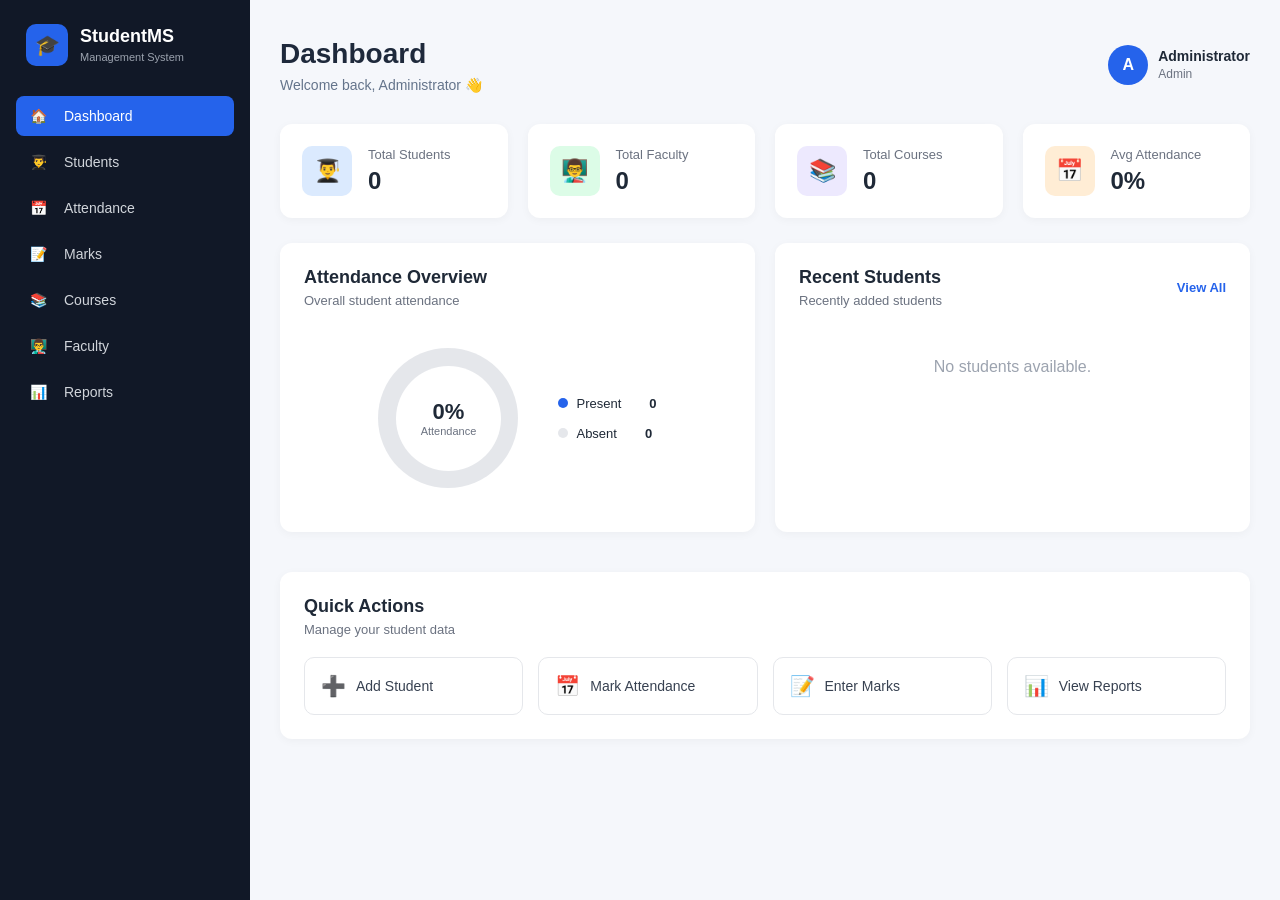
==== index.html @ 3a8e7089 "Student Management System" ====
<!DOCTYPE html>
<html lang="en">

<head>
    <meta charset="UTF-8">
    <meta name="viewport" content="width=device-width, initial-scale=1.0">

    <title>College Management System</title>

    <link rel="stylesheet" href="css/style.css">
</head>

<body>

    <div class="app">

        <!-- SIDEBAR -->
        <aside class="sidebar">

            <div class="logo">
                <div class="logo-icon">🎓</div>

                <div>
                    <h2>StudentMS</h2>
                    <span>Management System</span>
                </div>
            </div>

            <nav>

                <a href="index.html" class="nav-item active">
                    <span>🏠</span>
                    Dashboard
                </a>

                <a href="students.html" class="nav-item">
                    <span>👨‍🎓</span>
                    Students
                </a>

                <a href="attendance.html" class="nav-item">
                    <span>📅</span>
                    Attendance
                </a>

                <a href="marks.html" class="nav-item">
                    <span>📝</span>
                    Marks
                </a>

                <a href="courses.html" class="nav-item">
                    <span>📚</span>
                    Courses
                </a>

                <a href="faculty.html" class="nav-item">
                    <span>👨‍🏫</span>
                    Faculty
                </a>

                <a href="reports.html" class="nav-item">
                    <span>📊</span>
                    Reports
                </a>

            </nav>

        </aside>


        <!-- MAIN CONTENT -->
        <main class="main">

            <!-- HEADER -->
            <header class="topbar">

                <div>
                    <h1>Dashboard</h1>

                    <p>
                        Welcome back, Administrator 👋
                    </p>
                </div>

                <div class="profile">

                    <div class="profile-icon">
                        A
                    </div>

                    <div>
                        <strong>Administrator</strong>
                        <small>Admin</small>
                    </div>

                </div>

            </header>


            <!-- STATISTICS -->
            <section class="stats-grid">

                <div class="stat-card">

                    <div class="stat-icon blue">
                        👨‍🎓
                    </div>

                    <div>
                        <p>Total Students</p>
                        <h2 id="totalStudents">0</h2>
                    </div>

                </div>


                <div class="stat-card">

                    <div class="stat-icon green">
                        👨‍🏫
                    </div>

                    <div>
                        <p>Total Faculty</p>
                        <h2 id="totalFaculty">0</h2>
                    </div>

                </div>


                <div class="stat-card">

                    <div class="stat-icon purple">
                        📚
                    </div>

                    <div>
                        <p>Total Courses</p>
                        <h2 id="totalCourses">0</h2>
                    </div>

                </div>


                <div class="stat-card">

                    <div class="stat-icon orange">
                        📅
                    </div>

                    <div>
                        <p>Avg Attendance</p>
                        <h2 id="avgAttendance">0%</h2>
                    </div>

                </div>

            </section>


            <!-- DASHBOARD PANELS -->
            <section class="dashboard-grid">

                <!-- ATTENDANCE -->
                <div class="panel">

                    <div class="panel-header">

                        <div>
                            <h2>Attendance Overview</h2>

                            <p>
                                Overall student attendance
                            </p>
                        </div>

                    </div>


                    <div class="attendance-chart">

                        <div class="circle-chart">

                            <div>

                                <strong id="attendanceCircle">
                                    0%
                                </strong>

                                <span>
                                    Attendance
                                </span>

                            </div>

                        </div>


                        <div class="attendance-details">

                            <div>
                                <span class="dot present"></span>

                                Present

                                <strong id="presentCount">
                                    0
                                </strong>
                            </div>


                            <div>
                                <span class="dot absent"></span>

                                Absent

                                <strong id="absentCount">
                                    0
                                </strong>
                            </div>

                        </div>

                    </div>

                </div>


                <!-- RECENT STUDENTS -->
                <div class="panel">

                    <div class="panel-header">

                        <div>

                            <h2>Recent Students</h2>

                            <p>
                                Recently added students
                            </p>

                        </div>


                        <a
                            href="students.html"
                            class="view-link"
                        >
                            View All
                        </a>

                    </div>


                    <div
                        id="recentStudents"
                        class="recent-list"
                    >

                        <p class="empty">
                            No students available.
                        </p>

                    </div>

                </div>

            </section>


            <!-- QUICK ACTIONS -->
            <section class="panel">

                <div class="panel-header">

                    <div>

                        <h2>Quick Actions</h2>

                        <p>
                            Manage your student data
                        </p>

                    </div>

                </div>


                <div class="quick-actions">

                    <a
                        href="students.html"
                        class="quick-btn"
                    >
                        <span>➕</span>
                        Add Student
                    </a>


                    <a
                        href="attendance.html"
                        class="quick-btn"
                    >
                        <span>📅</span>
                        Mark Attendance
                    </a>


                    <a
                        href="marks.html"
                        class="quick-btn"
                    >
                        <span>📝</span>
                        Enter Marks
                    </a>


                    <a
                        href="reports.html"
                        class="quick-btn"
                    >
                        <span>📊</span>
                        View Reports
                    </a>

                </div>

            </section>

        </main>

    </div>


    <script src="js/storage.js"></script>
    <script src="js/dashboard.js"></script>

</body>

</html>
---- css/style.css ----
* {
    margin: 0;
    padding: 0;
    box-sizing: border-box;
}

body {
    font-family: Arial, Helvetica, sans-serif;
    background: #f5f7fb;
    color: #1f2937;
}

a {
    text-decoration: none;
    color: inherit;
}


/* APP */

.app {
    display: flex;
    min-height: 100vh;
}


/* SIDEBAR */

.sidebar {
    width: 250px;
    background: #111827;
    color: white;

    padding: 24px 16px;

    position: fixed;
    top: 0;
    bottom: 0;
    left: 0;
}

.logo {
    display: flex;
    align-items: center;
    gap: 12px;

    padding: 0 10px 30px;
}

.logo-icon {
    width: 42px;
    height: 42px;

    display: flex;
    align-items: center;
    justify-content: center;

    background: #2563eb;

    border-radius: 10px;

    font-size: 20px;
}

.logo h2 {
    font-size: 18px;
}

.logo span {
    font-size: 11px;
    color: #9ca3af;
}


/* NAVIGATION */

nav {
    display: flex;
    flex-direction: column;
    gap: 6px;
}

.nav-item {
    display: flex;

    align-items: center;

    gap: 12px;

    padding: 12px 14px;

    border-radius: 8px;

    color: #d1d5db;

    font-size: 14px;

    transition: 0.2s;
}

.nav-item:hover {
    background: #1f2937;
    color: white;
}

.nav-item.active {
    background: #2563eb;
    color: white;
}

.nav-item span {
    width: 22px;
}


/* MAIN */

.main {
    margin-left: 250px;

    width: calc(100% - 250px);

    padding: 30px;
}


/* TOP BAR */

.topbar {
    display: flex;

    justify-content: space-between;

    align-items: center;

    margin-bottom: 30px;
}

.topbar h1 {
    font-size: 28px;
}

.topbar p {
    color: #6b7280;

    margin-top: 5px;

    font-size: 14px;
}


/* PROFILE */

.profile {
    display: flex;

    align-items: center;

    gap: 10px;
}

.profile-icon {
    width: 40px;
    height: 40px;

    border-radius: 50%;

    background: #2563eb;

    color: white;

    display: flex;

    justify-content: center;

    align-items: center;

    font-weight: bold;
}

.profile strong {
    display: block;

    font-size: 14px;
}

.profile small {
    color: #6b7280;

    font-size: 12px;
}


/* STATISTICS */

.stats-grid {
    display: grid;

    grid-template-columns:
        repeat(4, 1fr);

    gap: 20px;

    margin-bottom: 25px;
}

.stat-card {
    background: white;

    border-radius: 12px;

    padding: 22px;

    display: flex;

    align-items: center;

    gap: 16px;

    box-shadow:
        0 2px 10px rgba(0, 0, 0, 0.04);
}

.stat-icon {
    width: 50px;
    height: 50px;

    display: flex;

    align-items: center;

    justify-content: center;

    border-radius: 10px;

    font-size: 22px;
}

.stat-icon.blue {
    background: #dbeafe;
}

.stat-icon.green {
    background: #dcfce7;
}

.stat-icon.purple {
    background: #ede9fe;
}

.stat-icon.orange {
    background: #ffedd5;
}

.stat-card p {
    color: #6b7280;

    font-size: 13px;

    margin-bottom: 5px;
}

.stat-card h2 {
    font-size: 24px;
}


/* DASHBOARD GRID */

.dashboard-grid {
    display: grid;

    grid-template-columns:
        1fr 1fr;

    gap: 20px;

    margin-bottom: 20px;
}


/* PANEL */

.panel {
    background: white;

    border-radius: 12px;

    padding: 24px;

    box-shadow:
        0 2px 10px rgba(0, 0, 0, 0.04);

    margin-bottom: 20px;
}

.panel-header {
    display: flex;

    justify-content: space-between;

    align-items: center;

    margin-bottom: 20px;
}

.panel-header h2 {
    font-size: 18px;
}

.panel-header p {
    color: #6b7280;

    font-size: 13px;

    margin-top: 5px;
}

.view-link {
    color: #2563eb;

    font-size: 13px;

    font-weight: 600;
}


/* ATTENDANCE */

.attendance-chart {
    display: flex;

    align-items: center;

    justify-content: center;

    gap: 40px;

    min-height: 180px;
}

.circle-chart {
    width: 140px;
    height: 140px;

    border-radius: 50%;

    background:
        conic-gradient(
            #2563eb 0deg,
            #e5e7eb 0deg
        );

    display: flex;

    align-items: center;

    justify-content: center;
}

.circle-chart > div {
    width: 105px;
    height: 105px;

    border-radius: 50%;

    background: white;

    display: flex;

    flex-direction: column;

    align-items: center;

    justify-content: center;
}

.circle-chart strong {
    font-size: 22px;
}

.circle-chart span {
    font-size: 11px;

    color: #6b7280;
}

.attendance-details {
    display: flex;

    flex-direction: column;

    gap: 15px;
}

.attendance-details div {
    display: flex;

    align-items: center;

    gap: 8px;

    font-size: 13px;
}

.attendance-details strong {
    margin-left: 20px;
}

.dot {
    width: 10px;
    height: 10px;

    border-radius: 50%;
}

.dot.present {
    background: #2563eb;
}

.dot.absent {
    background: #e5e7eb;
}


/* RECENT STUDENTS */

.recent-list {
    display: flex;

    flex-direction: column;

    gap: 12px;
}

.recent-item {
    display: flex;

    align-items: center;

    gap: 12px;

    padding: 10px;

    border-bottom: 1px solid #f1f5f9;
}

.student-avatar {
    width: 38px;
    height: 38px;

    border-radius: 50%;

    background: #dbeafe;

    color: #2563eb;

    display: flex;

    align-items: center;

    justify-content: center;

    font-weight: bold;
}

.recent-info {
    flex: 1;
}

.recent-info strong {
    display: block;

    font-size: 14px;
}

.recent-info span {
    font-size: 12px;

    color: #6b7280;
}

.empty {
    text-align: center;

    color: #9ca3af;

    padding: 30px;
}


/* QUICK ACTIONS */

.quick-actions {
    display: grid;

    grid-template-columns:
        repeat(4, 1fr);

    gap: 15px;
}

.quick-btn {
    border: 1px solid #e5e7eb;

    border-radius: 10px;

    padding: 16px;

    display: flex;

    align-items: center;

    gap: 10px;

    color: #374151;

    font-size: 14px;

    transition: 0.2s;
}

.quick-btn:hover {
    border-color: #2563eb;

    color: #2563eb;

    background: #eff6ff;
}

.quick-btn span {
    font-size: 20px;
}


/* RESPONSIVE */

@media (max-width: 1000px) {

    .stats-grid {
        grid-template-columns:
            repeat(2, 1fr);
    }

    .dashboard-grid {
        grid-template-columns: 1fr;
    }

    .quick-actions {
        grid-template-columns:
            repeat(2, 1fr);
    }
}


@media (max-width: 700px) {

    .sidebar {
        width: 70px;

        padding: 20px 8px;
    }

    .logo div:not(.logo-icon) {
        display: none;
    }

    .nav-item {
        font-size: 0;
    }

    .nav-item span {
        font-size: 18px;
    }

    .main {
        margin-left: 70px;

        width: calc(100% - 70px);

        padding: 20px;
    }

    .stats-grid {
        grid-template-columns: 1fr;
    }
}
/* ========================================
   STUDENT MANAGEMENT
======================================== */


/* FORM */

.form-grid {

    display: grid;

    grid-template-columns:
        repeat(2, 1fr);

    gap: 18px;

}


.form-group {

    display: flex;

    flex-direction: column;

    gap: 7px;

}


.form-group label {

    font-size: 13px;

    font-weight: 600;

    color: #374151;

}


.form-group input,
.form-group select {

    width: 100%;

    padding: 11px 13px;

    border: 1px solid #d1d5db;

    border-radius: 7px;

    outline: none;

    font-size: 14px;

    background: white;

}


.form-group input:focus,
.form-group select:focus {

    border-color: #2563eb;

    box-shadow:
        0 0 0 3px
        rgba(37, 99, 235, 0.1);

}


.form-actions {

    margin-top: 20px;

    display: flex;

    gap: 10px;

}


.btn {

    border: none;

    padding: 11px 20px;

    border-radius: 7px;

    cursor: pointer;

    font-size: 14px;

    font-weight: 600;

}


.btn.primary {

    background: #2563eb;

    color: white;

}


.btn.primary:hover {

    background: #1d4ed8;

}


.btn.secondary {

    background: #f3f4f6;

    color: #374151;

}


/* SEARCH */

.search-box {

    display: flex;

    align-items: center;

    gap: 8px;

    border: 1px solid #d1d5db;

    border-radius: 7px;

    padding: 7px 10px;

}


.search-box input {

    border: none;

    outline: none;

    font-size: 13px;

}


/* TABLE */

.table-container {

    overflow-x: auto;

}


table {

    width: 100%;

    border-collapse: collapse;

}


th {

    text-align: left;

    background: #f8fafc;

    padding: 13px;

    font-size: 12px;

    color: #64748b;

}


td {

    padding: 13px;

    border-bottom: 1px solid #f1f5f9;

    font-size: 13px;

}


tr:hover {

    background: #fafafa;

}


/* ACTION BUTTONS */

.action-btn {

    border: none;

    padding: 6px 9px;

    border-radius: 5px;

    cursor: pointer;

    font-size: 12px;

    margin-right: 4px;

}


.edit-btn {

    background: #dbeafe;

    color: #1d4ed8;

}


.delete-btn {

    background: #fee2e2;

    color: #dc2626;

}


/* RESPONSIVE STUDENT FORM */

@media (max-width: 700px) {

    .form-grid {

        grid-template-columns: 1fr;

    }

}
/* =========================
   ATTENDANCE MODULE
========================= */

.attendance-status {
    display: inline-block;
    padding: 5px 12px;
    border-radius: 20px;
    font-size: 13px;
    font-weight: 600;
}

.attendance-status.present {
    background: #dcfce7;
    color: #166534;
}

.attendance-status.absent {
    background: #fee2e2;
    color: #991b1b;
}


/* Attendance Summary */

.summary-box {
    display: grid;
    grid-template-columns: repeat(4, 1fr);
    gap: 20px;
    margin-top: 20px;
}

.summary-box div {
    background: #f8fafc;
    border: 1px solid #e2e8f0;
    border-radius: 10px;
    padding: 20px;
    text-align: center;
}

.summary-box strong {
    display: block;
    color: #64748b;
    font-size: 14px;
    margin-bottom: 8px;
}

.summary-box span {
    display: block;
    font-size: 24px;
    font-weight: 700;
    color: #1e293b;
}


/* Attendance Responsive */

@media (max-width: 768px) {

    .summary-box {
        grid-template-columns: repeat(2, 1fr);
    }

}


@media (max-width: 500px) {

    .summary-box {
        grid-template-columns: 1fr;
    }

}
/* =========================================
   ATTENDANCE PAGE - UI SIZE FIX
========================================= */

.main-content {
    margin-left: 250px;
    min-height: 100vh;
    padding: 24px 30px;
    box-sizing: border-box;
}


/* Top bar */

.topbar {
    width: 100%;
    min-height: 70px;
    display: flex;
    align-items: center;
    justify-content: space-between;
    margin-bottom: 24px;
    box-sizing: border-box;
}

.topbar h1 {
    margin: 0;
    font-size: 28px;
    line-height: 1.2;
    color: #1e293b;
}

.topbar p {
    margin: 6px 0 0;
    color: #64748b;
    font-size: 14px;
}


/* =========================================
   CONTENT CARDS
========================================= */

.content-card {
    width: 100%;
    max-width: 100%;
    box-sizing: border-box;
    background: #ffffff;
    border-radius: 12px;
    padding: 22px 24px;
    margin-bottom: 22px;
    border: 1px solid #e2e8f0;
    box-shadow: 0 2px 8px rgba(15, 23, 42, 0.04);
}

.content-card h2 {
    margin: 0 0 6px;
    font-size: 20px;
    color: #1e293b;
}

.content-card > p {
    color: #64748b;
    font-size: 14px;
}


/* =========================================
   ATTENDANCE FORM
========================================= */

.student-form {
    display: grid;
    grid-template-columns: repeat(3, minmax(0, 1fr));
    gap: 18px;
    width: 100%;
    margin-top: 20px;
}

.form-group {
    min-width: 0;
}

.form-group label {
    display: block;
    margin-bottom: 7px;
    font-size: 14px;
    font-weight: 600;
    color: #334155;
}

.form-group input,
.form-group select {
    width: 100%;
    height: 44px;
    padding: 0 12px;
    border: 1px solid #cbd5e1;
    border-radius: 7px;
    background: #ffffff;
    color: #1e293b;
    font-size: 14px;
    box-sizing: border-box;
    outline: none;
}

.form-group input:focus,
.form-group select:focus {
    border-color: #2563eb;
    box-shadow: 0 0 0 2px rgba(37, 99, 235, 0.1);
}


/* Buttons */

.form-actions {
    display: flex;
    gap: 10px;
    margin-top: 20px;
}

.btn-primary,
.btn-secondary {
    height: 42px;
    padding: 0 20px;
    border-radius: 7px;
    font-size: 14px;
    font-weight: 600;
    cursor: pointer;
}

.btn-primary {
    background: #2563eb;
    color: white;
    border: none;
}

.btn-primary:hover {
    background: #1d4ed8;
}

.btn-secondary {
    background: #f1f5f9;
    color: #334155;
    border: 1px solid #cbd5e1;
}

.btn-secondary:hover {
    background: #e2e8f0;
}


/* =========================================
   TABLE HEADER
========================================= */

.table-header {
    display: flex;
    align-items: center;
    justify-content: space-between;
    gap: 20px;
    margin-bottom: 18px;
}

.table-header h2 {
    margin-bottom: 4px;
}

.table-header p {
    margin: 0;
    color: #64748b;
    font-size: 13px;
}

#attendanceSearch {
    width: 230px;
    height: 40px;
    padding: 0 12px;
    border: 1px solid #cbd5e1;
    border-radius: 7px;
    box-sizing: border-box;
    font-size: 14px;
    outline: none;
}

#attendanceSearch:focus {
    border-color: #2563eb;
}


/* =========================================
   ATTENDANCE TABLE
========================================= */

.table-container {
    width: 100%;
    overflow-x: auto;
}

.table-container table {
    width: 100%;
    border-collapse: collapse;
    table-layout: fixed;
}

.table-container th,
.table-container td {
    padding: 13px 12px;
    text-align: left;
    border-bottom: 1px solid #e2e8f0;
    font-size: 14px;
}

.table-container th {
    background: #f8fafc;
    color: #475569;
    font-weight: 600;
}

.table-container td {
    color: #334155;
}

.table-container th:nth-child(1),
.table-container td:nth-child(1) {
    width: 18%;
}

.table-container th:nth-child(2),
.table-container td:nth-child(2) {
    width: 27%;
}

.table-container th:nth-child(3),
.table-container td:nth-child(3) {
    width: 18%;
}

.table-container th:nth-child(4),
.table-container td:nth-child(4) {
    width: 18%;
}

.table-container th:nth-child(5),
.table-container td:nth-child(5) {
    width: 19%;
}


/* Delete button */

.btn-delete {
    padding: 6px 12px;
    border: none;
    border-radius: 6px;
    background: #fee2e2;
    color: #b91c1c;
    font-size: 13px;
    font-weight: 600;
    cursor: pointer;
}

.btn-delete:hover {
    background: #fecaca;
}


/* =========================================
   ATTENDANCE SUMMARY
========================================= */

.summary-box {
    display: grid;
    grid-template-columns: repeat(4, minmax(0, 1fr));
    gap: 16px;
    margin-top: 18px;
}

.summary-box div {
    min-width: 0;
    background: #f8fafc;
    border: 1px solid #e2e8f0;
    border-radius: 9px;
    padding: 17px 15px;
    text-align: center;
    box-sizing: border-box;
}

.summary-box strong {
    display: block;
    margin-bottom: 7px;
    color: #64748b;
    font-size: 13px;
    font-weight: 600;
}

.summary-box span {
    display: block;
    color: #1e293b;
    font-size: 23px;
    font-weight: 700;
}


/* =========================================
   RESPONSIVE
========================================= */

@media (max-width: 1000px) {

    .student-form {
        grid-template-columns: 1fr 1fr;
    }

    .summary-box {
        grid-template-columns: 1fr 1fr;
    }

}


@media (max-width: 700px) {

    .main-content {
        margin-left: 0;
        padding: 18px;
    }

    .student-form {
        grid-template-columns: 1fr;
    }

    .table-header {
        flex-direction: column;
        align-items: stretch;
    }

    #attendanceSearch {
        width: 100%;
    }

    .summary-box {
        grid-template-columns: 1fr;
    }

}
/* =========================================
   MARKS MODULE
========================================= */

.marks-grade {
    display: inline-block;
    min-width: 38px;
    padding: 5px 9px;
    border-radius: 15px;
    text-align: center;
    font-size: 13px;
    font-weight: 700;
}

.grade-aplus {
    background: #dcfce7;
    color: #166534;
}

.grade-a {
    background: #dbeafe;
    color: #1d4ed8;
}

.grade-b {
    background: #e0f2fe;
    color: #0369a1;
}

.grade-c {
    background: #fef3c7;
    color: #92400e;
}

.grade-d {
    background: #ffedd5;
    color: #c2410c;
}

.grade-f {
    background: #fee2e2;
    color: #991b1b;
}


/* Marks table sizing */

#marksTableBody td,
#marksTableBody th {
    vertical-align: middle;
}


/* Marks summary */

#marksSummary {
    margin-top: 10px;
}


/* Marks responsive */

@media (max-width: 1000px) {

    .student-form {
        grid-template-columns: 1fr 1fr;
    }

}


@media (max-width: 700px) {

    .student-form {
        grid-template-columns: 1fr;
    }

}
/* =========================================
   MARKS PAGE - COMPLETE UI FIX
========================================= */


/* Marks Records Card */

#marksTableBody {
    width: 100%;
}


/* Marks Search */

#marksSearch {
    width: 260px;
    height: 40px;
    padding: 0 12px;

    border: 1px solid #cbd5e1;
    border-radius: 7px;

    background: #ffffff;
    color: #334155;

    font-size: 14px;

    outline: none;
    box-sizing: border-box;
}

#marksSearch:focus {
    border-color: #2563eb;

    box-shadow:
        0 0 0 2px rgba(37, 99, 235, 0.10);
}


/* =========================================
   MARKS TABLE CONTAINER
========================================= */

.content-card .table-container {
    width: 100%;
    overflow-x: auto;
    overflow-y: hidden;
}


/* =========================================
   MARKS TABLE
========================================= */

.content-card .table-container table {
    width: 100%;
    min-width: 900px;

    border-collapse: collapse;
    table-layout: fixed;
}


/* =========================================
   MARKS TABLE HEADERS
========================================= */

.content-card .table-container table th,
.content-card .table-container table td {

    padding: 13px 10px;

    border-bottom: 1px solid #e2e8f0;

    text-align: left;

    font-size: 14px;

    vertical-align: middle;

    box-sizing: border-box;

}


/* Header */

.content-card .table-container table th {

    background: #f8fafc;

    color: #475569;

    font-weight: 600;

    white-space: nowrap;

}


/* Body */

.content-card .table-container table td {

    color: #334155;

}


/* =========================================
   MARKS COLUMN WIDTHS
========================================= */

/*
    7 columns:

    1. Student ID
    2. Student Name
    3. Subject
    4. Marks
    5. Percentage
    6. Grade
    7. Action
*/


.content-card .table-container table th:nth-child(1),
.content-card .table-container table td:nth-child(1) {

    width: 13%;

}


.content-card .table-container table th:nth-child(2),
.content-card .table-container table td:nth-child(2) {

    width: 19%;

}


.content-card .table-container table th:nth-child(3),
.content-card .table-container table td:nth-child(3) {

    width: 17%;

}


.content-card .table-container table th:nth-child(4),
.content-card .table-container table td:nth-child(4) {

    width: 13%;

}


.content-card .table-container table th:nth-child(5),
.content-card .table-container table td:nth-child(5) {

    width: 13%;

}


.content-card .table-container table th:nth-child(6),
.content-card .table-container table td:nth-child(6) {

    width: 10%;

}


.content-card .table-container table th:nth-child(7),
.content-card .table-container table td:nth-child(7) {

    width: 15%;

}


/* =========================================
   ACTION BUTTONS
========================================= */

.content-card .table-container table td:nth-child(7) {

    white-space: nowrap;

}


/* Edit */

.content-card .table-container .btn-edit {

    display: inline-block;

    padding: 6px 10px;

    margin-right: 5px;

    border: none;

    border-radius: 6px;

    background: #dbeafe;

    color: #1d4ed8;

    font-size: 12px;

    font-weight: 600;

    cursor: pointer;

}


.content-card .table-container .btn-edit:hover {

    background: #bfdbfe;

}


/* Delete */

.content-card .table-container .btn-delete {

    display: inline-block;

    padding: 6px 10px;

    border: none;

    border-radius: 6px;

    background: #fee2e2;

    color: #b91c1c;

    font-size: 12px;

    font-weight: 600;

    cursor: pointer;

}


.content-card .table-container .btn-delete:hover {

    background: #fecaca;

}


/* =========================================
   GRADE BADGES
========================================= */

.marks-grade {

    display: inline-flex;

    align-items: center;
    justify-content: center;

    min-width: 38px;
    height: 27px;

    padding: 0 8px;

    border-radius: 14px;

    font-size: 12px;

    font-weight: 700;

    box-sizing: border-box;

}


.grade-aplus {

    background: #dcfce7;
    color: #166534;

}


.grade-a {

    background: #dbeafe;
    color: #1d4ed8;

}


.grade-b {

    background: #e0f2fe;
    color: #0369a1;

}


.grade-c {

    background: #fef3c7;
    color: #92400e;

}


.grade-d {

    background: #ffedd5;
    color: #c2410c;

}


.grade-f {

    background: #fee2e2;
    color: #991b1b;

}


/* =========================================
   MARKS FORM
========================================= */

#marksStudent,
#marksSubject,
#maxMarks,
#obtainedMarks {

    width: 100%;
    height: 44px;

    box-sizing: border-box;

}


/* =========================================
   MARKS SUMMARY
========================================= */

#marksSummary {

    width: 100%;

}


/* =========================================
   RESPONSIVE MARKS PAGE
========================================= */

@media (max-width: 1100px) {

    .content-card .table-container table {

        min-width: 850px;

    }

}


@media (max-width: 800px) {

    .table-header {

        flex-direction: column;

        align-items: stretch;

    }


    #marksSearch {

        width: 100%;

    }


    .content-card .table-container {

        overflow-x: auto;

    }

}


@media (max-width: 600px) {

    .content-card {

        padding: 18px;

    }


    .content-card .table-container table {

        min-width: 850px;

    }

}
/* =========================================
   COURSES MODULE
========================================= */


/* Course Search */

#courseSearch {

    width: 240px;

    height: 40px;

    padding: 0 12px;

    border: 1px solid #cbd5e1;

    border-radius: 7px;

    background: #ffffff;

    color: #334155;

    font-size: 14px;

    outline: none;

    box-sizing: border-box;

}


#courseSearch:focus {

    border-color: #2563eb;

    box-shadow:
        0 0 0 2px
        rgba(37, 99, 235, 0.10);

}


/* Course Table */

#coursesTableBody td,
#coursesTableBody th {

    vertical-align: middle;

}


/* Course Table Width */

#coursesTableBody
    ~ * {
    box-sizing: border-box;
}


/* Course Action Buttons */

#coursesTableBody .btn-edit {

    display: inline-block;

    padding: 6px 10px;

    margin-right: 5px;

    border: none;

    border-radius: 6px;

    background: #dbeafe;

    color: #1d4ed8;

    font-size: 12px;

    font-weight: 600;

    cursor: pointer;

}


#coursesTableBody .btn-edit:hover {

    background: #bfdbfe;

}


#coursesTableBody .btn-delete {

    display: inline-block;

    padding: 6px 10px;

    border: none;

    border-radius: 6px;

    background: #fee2e2;

    color: #b91c1c;

    font-size: 12px;

    font-weight: 600;

    cursor: pointer;

}


#coursesTableBody .btn-delete:hover {

    background: #fecaca;

}


/* Course Form */

#courseId,
#courseName,
#courseSubject,
#courseFaculty,
#courseDuration,
#courseCredits {

    width: 100%;

    height: 44px;

    box-sizing: border-box;

}


/* Course Summary */

#courseSummary {

    width: 100%;

}


/* Responsive */

@media (max-width: 800px) {

    #courseSearch {

        width: 100%;

    }

}
/* =========================================
   FACULTY MODULE
========================================= */


/* Faculty Search */

#facultySearch {

    width: 240px;

    height: 40px;

    padding: 0 12px;

    border: 1px solid #cbd5e1;

    border-radius: 7px;

    background: #ffffff;

    color: #334155;

    font-size: 14px;

    outline: none;

    box-sizing: border-box;

}


#facultySearch:focus {

    border-color: #2563eb;

    box-shadow:
        0 0 0 2px
        rgba(37, 99, 235, 0.10);

}


/* Faculty Form */

#facultyId,
#facultyName,
#facultyEmail,
#facultyPhone,
#facultyDepartment,
#facultyDesignation {

    width: 100%;

    height: 44px;

    box-sizing: border-box;

}


/* Faculty Table */

#facultyTableBody td {

    vertical-align: middle;

}


/* Faculty Action Buttons */

#facultyTableBody .btn-edit {

    display: inline-block;

    padding: 6px 10px;

    margin-right: 5px;

    border: none;

    border-radius: 6px;

    background: #dbeafe;

    color: #1d4ed8;

    font-size: 12px;

    font-weight: 600;

    cursor: pointer;

}


#facultyTableBody .btn-edit:hover {

    background: #bfdbfe;

}


#facultyTableBody .btn-delete {

    display: inline-block;

    padding: 6px 10px;

    border: none;

    border-radius: 6px;

    background: #fee2e2;

    color: #b91c1c;

    font-size: 12px;

    font-weight: 600;

    cursor: pointer;

}


#facultyTableBody .btn-delete:hover {

    background: #fecaca;

}


/* Faculty Table Width */

#facultyTableBody
    td:nth-child(1) {

    white-space: nowrap;

}


/* Responsive */

@media (max-width: 800px) {

    #facultySearch {

        width: 100%;

    }

}
/* =========================================
   REPORTS MODULE
========================================= */


/* Report Search */

#reportAttendanceSearch,
#reportMarksSearch {

    width: 230px;

    height: 40px;

    padding: 0 12px;

    border: 1px solid #cbd5e1;

    border-radius: 7px;

    background: #ffffff;

    color: #334155;

    font-size: 14px;

    outline: none;

    box-sizing: border-box;

}


#reportAttendanceSearch:focus,
#reportMarksSearch:focus {

    border-color: #2563eb;

    box-shadow:
        0 0 0 2px
        rgba(37, 99, 235, 0.10);

}


/* Report Percentage */

.report-percentage {

    display: inline-block;

    padding: 5px 10px;

    border-radius: 15px;

    background: #dbeafe;

    color: #1d4ed8;

    font-size: 13px;

    font-weight: 700;

}


/* Report Tables */

#attendanceReportBody td,
#marksReportBody td {

    vertical-align: middle;

}


/* Responsive */

@media (max-width: 800px) {

    #reportAttendanceSearch,
    #reportMarksSearch {

        width: 100%;

    }

}
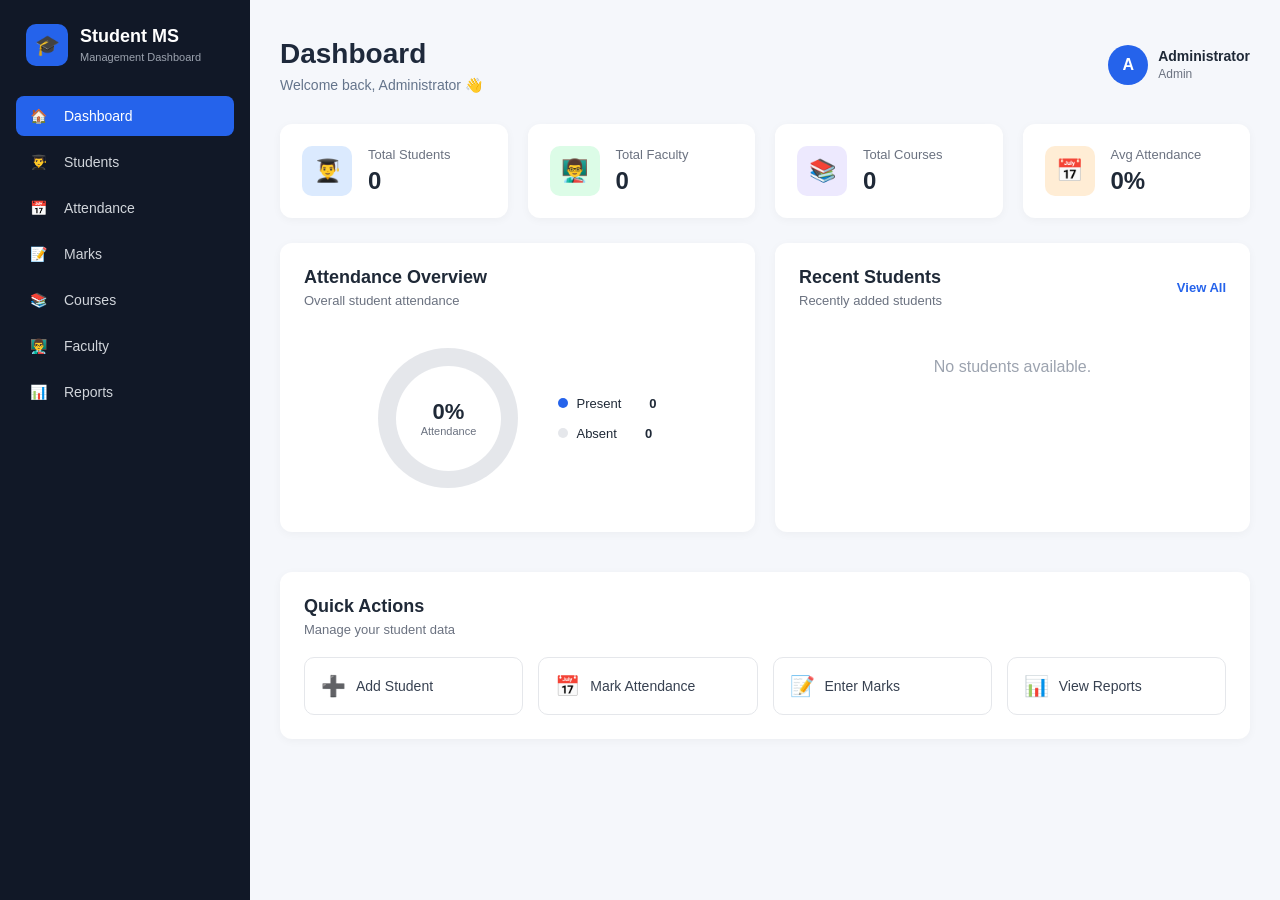
==== commit ddd15652: "Update dashboard heading" ====
--- a/index.html
+++ b/index.html
@@ -5,7 +5,7 @@
     <meta charset="UTF-8">
     <meta name="viewport" content="width=device-width, initial-scale=1.0">
 
-    <title>College Management System</title>
+    <title>Student Management Dashboard</title>
 
     <link rel="stylesheet" href="css/style.css">
 </head>
@@ -21,8 +21,8 @@
                 <div class="logo-icon">🎓</div>
 
                 <div>
-                    <h2>StudentMS</h2>
-                    <span>Management System</span>
+                    <h2>Student MS</h2>
+                    <span>Management Dashboard</span>
                 </div>
             </div>
 
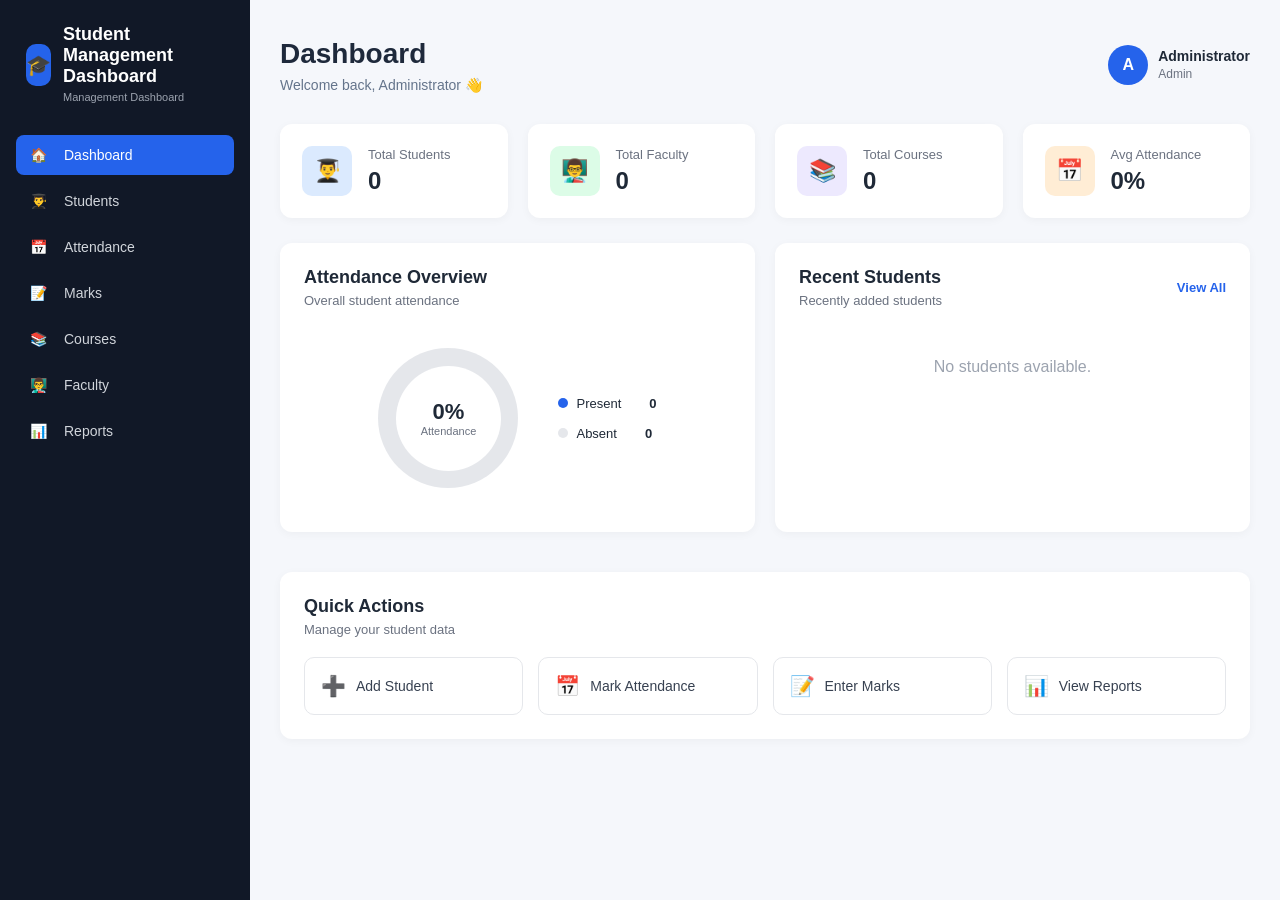
==== commit 1eb44929: "Update dashboard heading" ====
--- a/index.html
+++ b/index.html
@@ -21,7 +21,7 @@
                 <div class="logo-icon">🎓</div>
 
                 <div>
-                    <h2>Student MS</h2>
+                    <h2>Student Management Dashboard</h2>
                     <span>Management Dashboard</span>
                 </div>
             </div>
